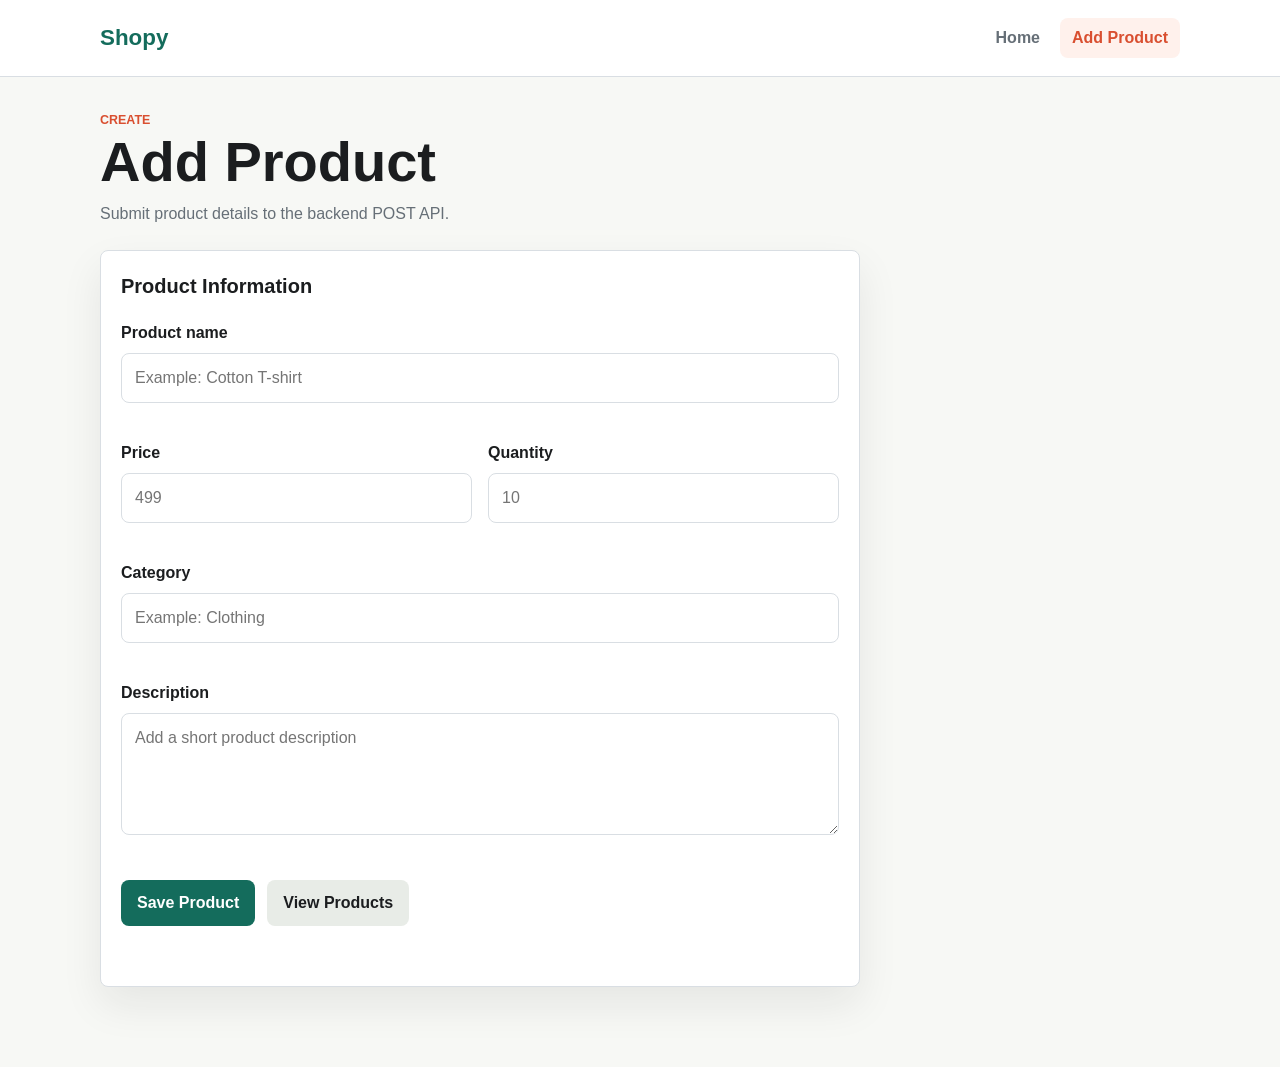
==== add-product.html @ bd5f788f "Initial frontend product app" ====
<!DOCTYPE html>
<html lang="en">
  <head>
    <meta charset="UTF-8" />
    <meta name="viewport" content="width=device-width, initial-scale=1.0" />
    <title>Shopy | Add Product</title>
    <link rel="stylesheet" href="styles.css" />
    <script src="js/api.js" defer></script>
    <script src="js/add-product.js" defer></script>
  </head>
  <body>
    <header class="site-header">
      <nav class="navbar" aria-label="Primary navigation">
        <a class="brand" href="index.html">Shopy</a>
        <div class="nav-links">
          <a href="index.html">Home</a>
          <a class="active" href="add-product.html" aria-current="page">Add Product</a>
        </div>
      </nav>
    </header>

    <main>
      <section class="page-heading" aria-labelledby="add-product-title">
        <div>
          <p class="eyebrow">Create</p>
          <h1 id="add-product-title">Add Product</h1>
          <p class="intro">Submit product details to the backend POST API.</p>
        </div>
      </section>

      <section class="form-shell" aria-labelledby="form-title">
        <h2 id="form-title">Product Information</h2>
        <form id="productForm" novalidate>
          <div class="field-group">
            <label for="name">Product name</label>
            <input id="name" name="name" type="text" placeholder="Example: Cotton T-shirt" required />
            <small class="field-error" data-error-for="name"></small>
          </div>

          <div class="form-grid">
            <div class="field-group">
              <label for="price">Price</label>
              <input id="price" name="price" type="number" min="1" step="0.01" placeholder="499" required />
              <small class="field-error" data-error-for="price"></small>
            </div>

            <div class="field-group">
              <label for="quantity">Quantity</label>
              <input id="quantity" name="quantity" type="number" min="0" step="1" placeholder="10" required />
              <small class="field-error" data-error-for="quantity"></small>
            </div>
          </div>

          <div class="field-group">
            <label for="category">Category</label>
            <input id="category" name="category" type="text" placeholder="Example: Clothing" required />
            <small class="field-error" data-error-for="category"></small>
          </div>

          <div class="field-group">
            <label for="description">Description</label>
            <textarea id="description" name="description" rows="4" placeholder="Add a short product description" required></textarea>
            <small class="field-error" data-error-for="description"></small>
          </div>

          <div class="form-actions">
            <button class="primary-action" type="submit">Save Product</button>
            <a class="secondary-action" href="index.html">View Products</a>
          </div>

          <p id="formMessage" class="status-message" aria-live="polite"></p>
        </form>
      </section>
    </main>
  </body>
</html>
---- styles.css ----
:root {
  --ink: #1b1d1f;
  --muted: #666f77;
  --line: #d9dee3;
  --surface: #ffffff;
  --background: #f7f8f5;
  --primary: #146c5c;
  --primary-dark: #0e4e43;
  --accent: #d94f30;
  --soft-accent: #fff1ec;
  --shadow: 0 18px 42px rgba(27, 29, 31, 0.08);
}

* {
  box-sizing: border-box;
}

body {
  margin: 0;
  background: var(--background);
  color: var(--ink);
  font-family: Arial, Helvetica, sans-serif;
  line-height: 1.5;
}

a {
  color: inherit;
  text-decoration: none;
}

.site-header {
  background: var(--surface);
  border-bottom: 1px solid var(--line);
  position: sticky;
  top: 0;
  z-index: 10;
}

.navbar {
  align-items: center;
  display: flex;
  justify-content: space-between;
  margin: 0 auto;
  max-width: 1120px;
  padding: 18px 20px;
}

.brand {
  color: var(--primary);
  font-size: 1.4rem;
  font-weight: 800;
}

.nav-links {
  display: flex;
  gap: 8px;
}

.nav-links a {
  border-radius: 8px;
  color: var(--muted);
  font-weight: 700;
  padding: 8px 12px;
}

.nav-links a:hover,
.nav-links a.active {
  background: var(--soft-accent);
  color: var(--accent);
}

main {
  margin: 0 auto;
  max-width: 1120px;
  padding: 34px 20px 56px;
}

.page-heading {
  align-items: end;
  display: flex;
  gap: 20px;
  justify-content: space-between;
  margin-bottom: 24px;
}

.eyebrow {
  color: var(--accent);
  font-size: 0.78rem;
  font-weight: 800;
  margin: 0 0 4px;
  text-transform: uppercase;
}

h1,
h2,
p {
  margin-top: 0;
}

h1 {
  font-size: clamp(2rem, 6vw, 3.5rem);
  line-height: 1;
  margin-bottom: 12px;
}

h2 {
  font-size: 1.25rem;
  margin-bottom: 20px;
}

.intro {
  color: var(--muted);
  margin-bottom: 0;
  max-width: 620px;
}

.primary-action,
.secondary-action,
button {
  border: 0;
  border-radius: 8px;
  cursor: pointer;
  display: inline-flex;
  font: inherit;
  font-weight: 800;
  justify-content: center;
  min-height: 44px;
  padding: 11px 16px;
}

.primary-action,
button {
  background: var(--primary);
  color: #ffffff;
}

.primary-action:hover,
button:hover {
  background: var(--primary-dark);
}

.secondary-action {
  background: #e8ece7;
  color: var(--ink);
}

.toolbar,
.form-shell {
  background: var(--surface);
  border: 1px solid var(--line);
  border-radius: 8px;
  box-shadow: var(--shadow);
  margin-bottom: 24px;
  padding: 20px;
}

.toolbar label,
.field-group label {
  display: block;
  font-weight: 800;
  margin-bottom: 8px;
}

.search-row {
  display: grid;
  gap: 12px;
  grid-template-columns: 1fr auto;
}

input,
textarea {
  border: 1px solid var(--line);
  border-radius: 8px;
  color: var(--ink);
  font: inherit;
  padding: 12px 13px;
  width: 100%;
}

input:focus,
textarea:focus {
  border-color: var(--primary);
  outline: 3px solid rgba(20, 108, 92, 0.14);
}

.status-message {
  color: var(--muted);
  font-weight: 700;
  min-height: 24px;
}

.status-message.success {
  color: var(--primary);
}

.status-message.error,
.field-error {
  color: #b42318;
}

.product-grid {
  display: grid;
  gap: 18px;
  grid-template-columns: repeat(auto-fit, minmax(240px, 1fr));
}

.product-card {
  background: var(--surface);
  border: 1px solid var(--line);
  border-radius: 8px;
  box-shadow: var(--shadow);
  display: flex;
  flex-direction: column;
  gap: 12px;
  min-height: 260px;
  padding: 20px;
}

.product-card h2 {
  margin-bottom: 0;
}

.product-meta {
  align-items: center;
  display: flex;
  flex-wrap: wrap;
  gap: 8px;
}

.pill {
  background: var(--soft-accent);
  border-radius: 999px;
  color: var(--accent);
  font-size: 0.82rem;
  font-weight: 800;
  padding: 5px 10px;
}

.price {
  color: var(--primary);
  font-size: 1.55rem;
  font-weight: 900;
}

.description {
  color: var(--muted);
  flex: 1;
}

.card-actions {
  display: flex;
  justify-content: flex-end;
}

.danger-button {
  background: #b42318;
}

.danger-button:hover {
  background: #8f1d13;
}

.form-shell {
  max-width: 760px;
}

.field-group {
  margin-bottom: 18px;
}

.form-grid {
  display: grid;
  gap: 16px;
  grid-template-columns: repeat(2, minmax(0, 1fr));
}

.field-error {
  display: block;
  font-size: 0.86rem;
  min-height: 20px;
  padding-top: 4px;
}

.form-actions {
  display: flex;
  flex-wrap: wrap;
  gap: 12px;
}

@media (max-width: 680px) {
  .navbar,
  .page-heading {
    align-items: stretch;
    flex-direction: column;
  }

  .nav-links,
  .search-row,
  .form-grid {
    grid-template-columns: 1fr;
  }

  .nav-links {
    display: grid;
  }

  .page-heading .primary-action,
  .search-row button,
  .form-actions > * {
    width: 100%;
  }
}
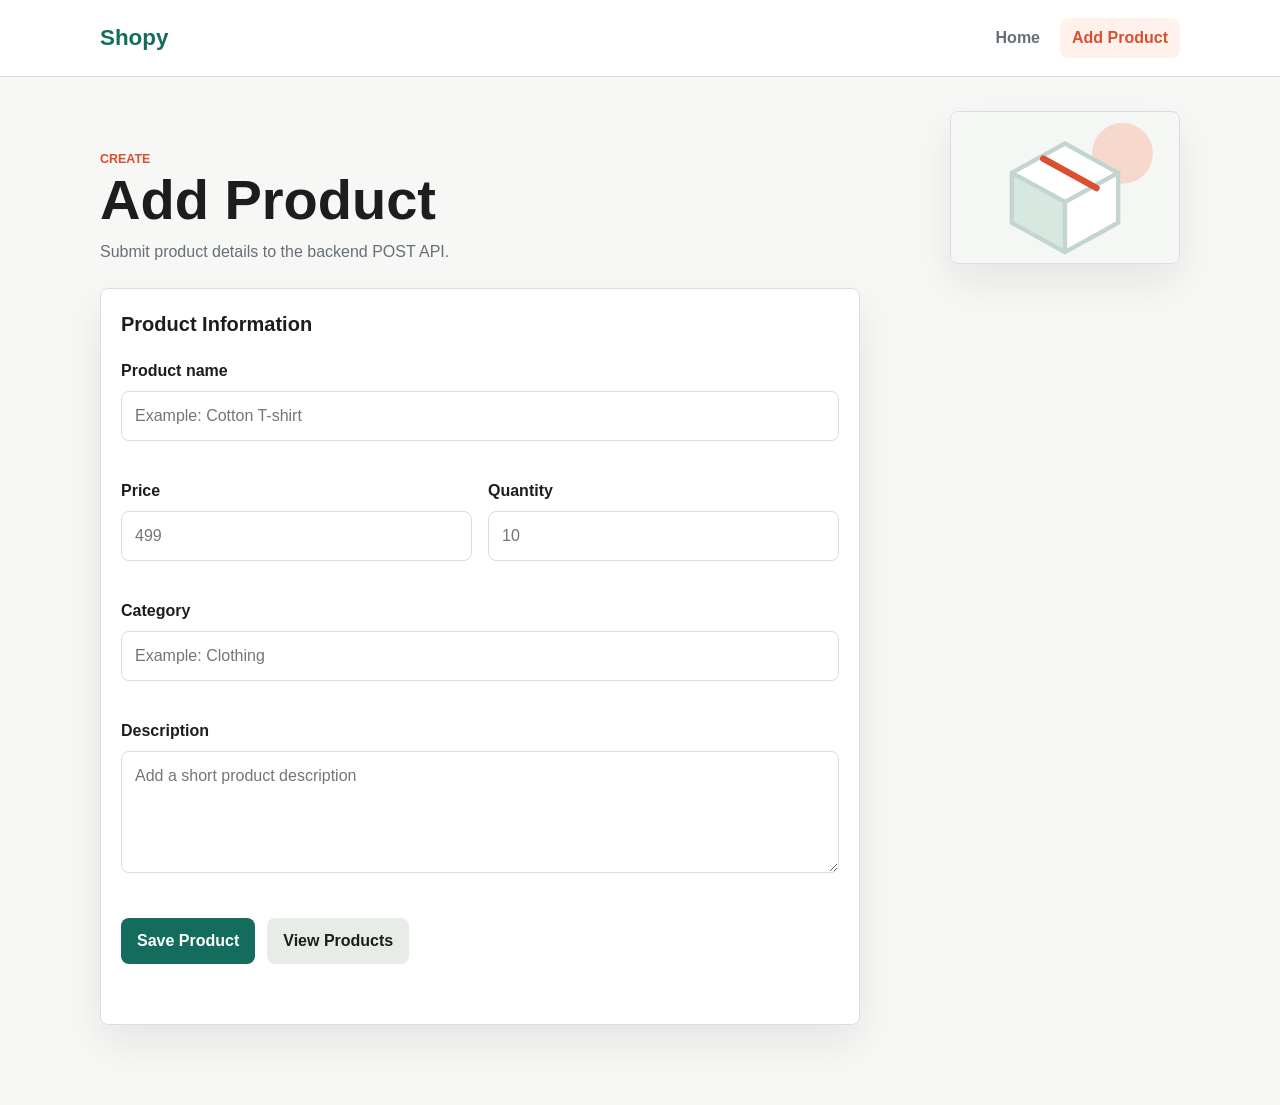
==== commit f9566523: "Add product visuals to frontend" ====
--- a/add-product.html
+++ b/add-product.html
@@ -26,6 +26,7 @@
           <h1 id="add-product-title">Add Product</h1>
           <p class="intro">Submit product details to the backend POST API.</p>
         </div>
+        <img class="heading-visual" src="assets/images/product-default.svg" alt="Product box illustration" />
       </section>
 
       <section class="form-shell" aria-labelledby="form-title">
--- a/styles.css
+++ b/styles.css
@@ -83,6 +83,16 @@
   margin-bottom: 24px;
 }
 
+.heading-visual {
+  aspect-ratio: 3 / 2;
+  border: 1px solid var(--line);
+  border-radius: 8px;
+  box-shadow: var(--shadow);
+  max-width: 230px;
+  object-fit: cover;
+  width: 28%;
+}
+
 .eyebrow {
   color: var(--accent);
   font-size: 0.78rem;
@@ -154,6 +164,40 @@
   padding: 20px;
 }
 
+.hero-panel {
+  align-items: center;
+  background: linear-gradient(120deg, #ffffff 0%, #ffffff 52%, #edf5f1 52%, #edf5f1 100%);
+  border: 1px solid var(--line);
+  border-radius: 8px;
+  box-shadow: var(--shadow);
+  display: grid;
+  gap: 22px;
+  grid-template-columns: minmax(0, 0.9fr) minmax(260px, 1.1fr);
+  margin-bottom: 24px;
+  overflow: hidden;
+  padding: 24px;
+}
+
+.hero-panel h2 {
+  font-size: clamp(1.5rem, 4vw, 2.35rem);
+  line-height: 1.1;
+  margin-bottom: 12px;
+}
+
+.hero-panel p:last-child {
+  color: var(--muted);
+  margin-bottom: 0;
+}
+
+.hero-panel img {
+  aspect-ratio: 16 / 9;
+  border-radius: 8px;
+  display: block;
+  height: 100%;
+  object-fit: cover;
+  width: 100%;
+}
+
 .toolbar label,
 .field-group label {
   display: block;
@@ -212,8 +256,18 @@
   display: flex;
   flex-direction: column;
   gap: 12px;
-  min-height: 260px;
+  min-height: 390px;
   padding: 20px;
+}
+
+.product-image {
+  aspect-ratio: 3 / 2;
+  background: #eef4ef;
+  border: 1px solid var(--line);
+  border-radius: 8px;
+  display: block;
+  object-fit: cover;
+  width: 100%;
 }
 
 .product-card h2 {
@@ -309,4 +363,15 @@
   .form-actions > * {
     width: 100%;
   }
-}
+
+  .heading-visual {
+    max-width: none;
+    width: 100%;
+  }
+
+  .hero-panel {
+    background: var(--surface);
+    grid-template-columns: 1fr;
+    padding: 18px;
+  }
+}
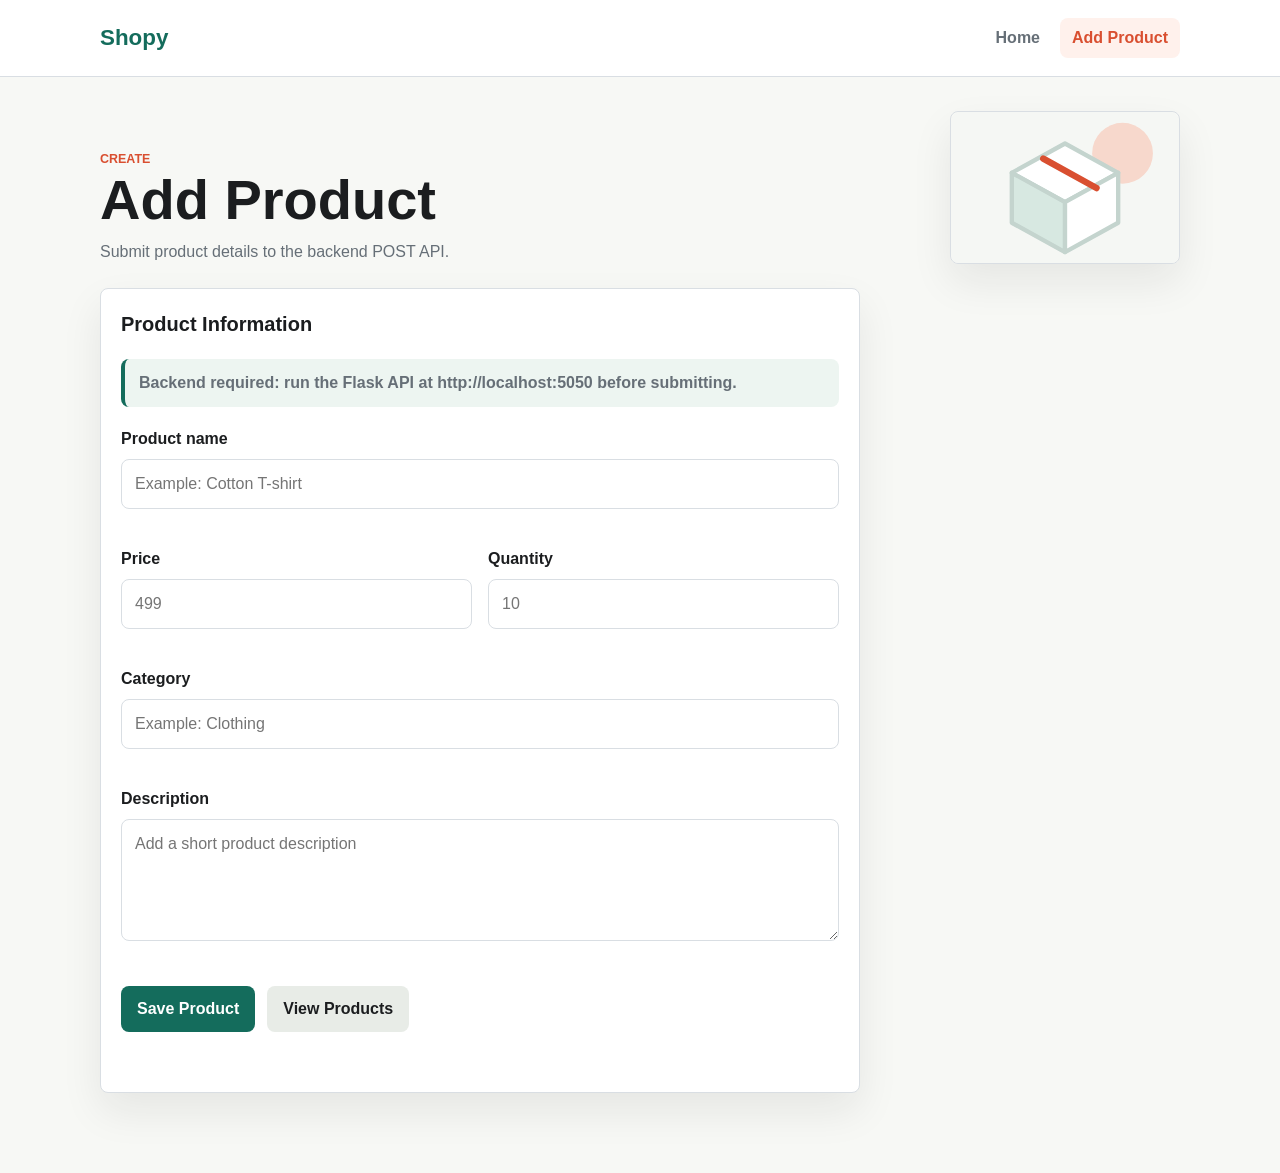
==== commit 9348d694: "Improve backend connection messaging" ====
--- a/add-product.html
+++ b/add-product.html
@@ -31,6 +31,7 @@
 
       <section class="form-shell" aria-labelledby="form-title">
         <h2 id="form-title">Product Information</h2>
+        <p class="helper-note">Backend required: run the Flask API at http://localhost:5050 before submitting.</p>
         <form id="productForm" novalidate>
           <div class="field-group">
             <label for="name">Product name</label>
--- a/styles.css
+++ b/styles.css
@@ -233,6 +233,16 @@
   min-height: 24px;
 }
 
+.helper-note {
+  background: #edf5f1;
+  border-left: 4px solid var(--primary);
+  border-radius: 8px;
+  color: var(--muted);
+  font-weight: 700;
+  margin-bottom: 20px;
+  padding: 12px 14px;
+}
+
 .status-message.success {
   color: var(--primary);
 }
